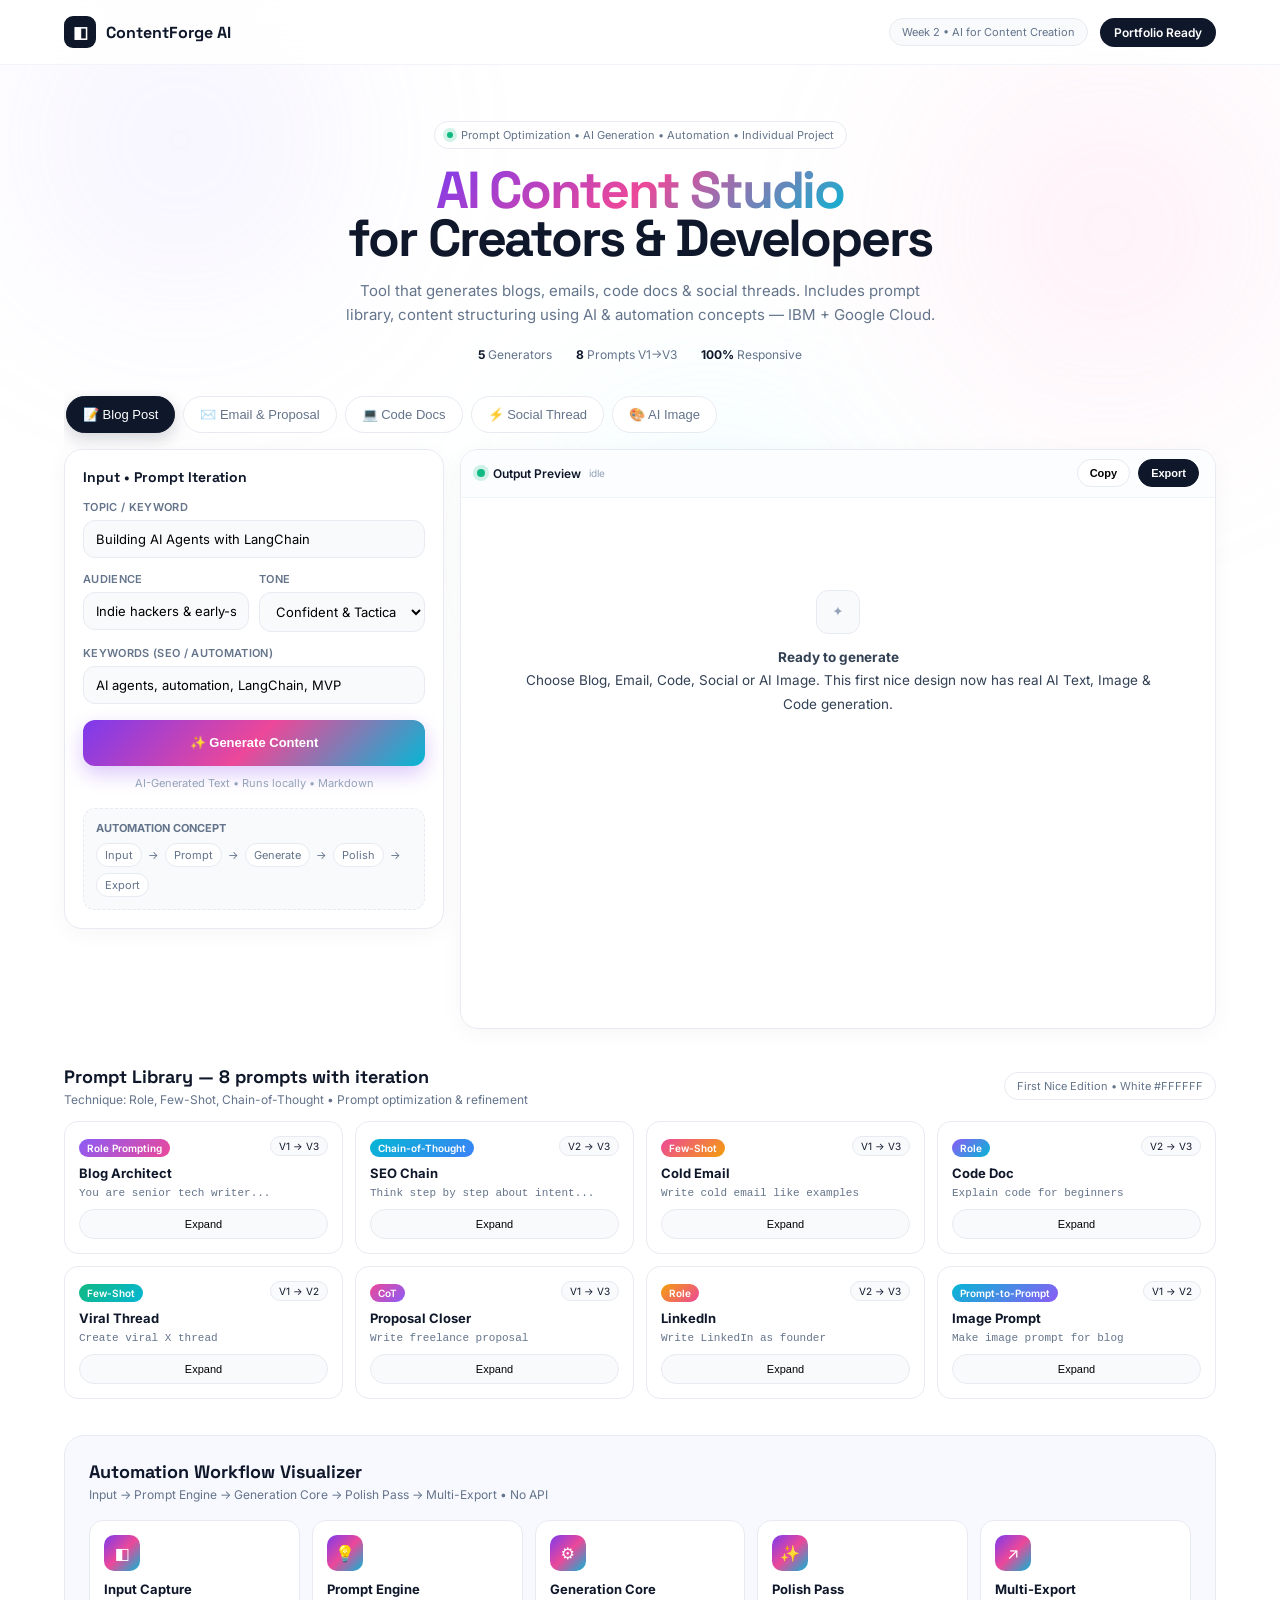
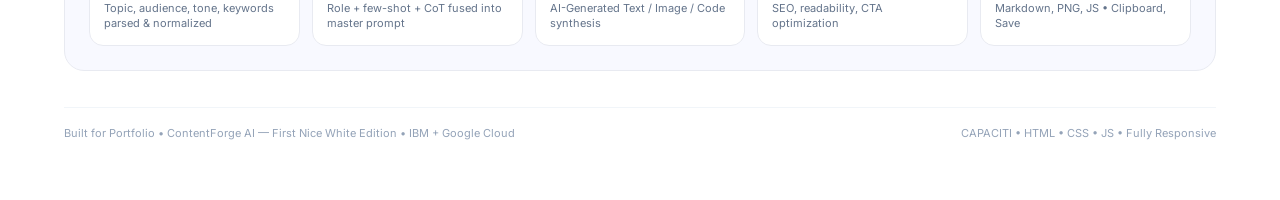
==== index .html @ 9cd9afb5 "Rename Index (4).html to index .html" ====
<!DOCTYPE html>
<html lang="en">
<head>
  <meta charset="UTF-8">
  <meta name="viewport" content="width=device-width, initial-scale=1.0">
  <title>ContentForge AI - Beautiful White Edition</title>
  <link href="https://fonts.googleapis.com/css2?family=Inter:wght@400;500;600;700&family=Space+Grotesk:wght@600;700&family=JetBrains+Mono:wght@400;500&display=swap" rel="stylesheet">
  <link rel="stylesheet" href="Style.css">
</head>
<body>
  <div class="orb orb1"></div><div class="orb orb2"></div><div class="orb orb3"></div>

  <nav class="navbar"><div class="nav-inner">
    <div class="logo"><div class="logo-icon">◧</div><span>ContentForge AI</span></div>
    <div class="nav-right"><span class="badge">Week 2 • AI for Content Creation</span><a class="btn-dark" href="#library">Portfolio Ready</a></div>
  </div></nav>

  <header class="hero">
    <div class="pill"><span class="dot"></span> Prompt Optimization • AI Generation • Automation • Individual Project</div>
    <h1><span class="grad">AI Content Studio</span><br>for Creators & Developers</h1>
    <p>Tool that generates blogs, emails, code docs & social threads. Includes prompt library, content structuring using AI & automation concepts — IBM + Google Cloud.</p>
    <div class="stats"><span><b>5</b> Generators</span><span><b>8</b> Prompts V1→V3</span><span><b>100%</b> Responsive</span></div>
  </header>

  <main class="container">
    <div class="tabs" id="tabs">
      <button class="tab active" data-type="blog">📝 Blog Post</button>
      <button class="tab" data-type="email">✉️ Email & Proposal</button>
      <button class="tab" data-type="code">💻 Code Docs</button>
      <button class="tab" data-type="social">⚡ Social Thread</button>
      <button class="tab" data-type="image">🎨 AI Image</button>
    </div>

    <div class="grid">
      <!-- FORM - changes based on tab -->
      <div class="card form-card" id="formCard">
        <!-- Blog / Email / Social share same form -->
        <div id="textForm">
          <h3 id="formTitle">Input • Prompt Iteration</h3>
          <label>Topic / Keyword</label>
          <input id="topic" value="Building AI Agents with LangChain">
          <div class="row"><div><label>Audience</label><input id="audience" value="Indie hackers & early-stage founders"></div><div><label>Tone</label><select id="tone"><option>Confident & Tactical</option><option>Friendly & Clear</option><option>Bold & Contrarian</option><option>Technical & Detailed</option></select></div></div>
          <label>Keywords (SEO / Automation)</label><input id="keywords" value="AI agents, automation, LangChain, MVP">
          <button id="generate" class="btn-grad">✨ Generate Content</button>
          <p class="hint">AI-Generated Text • Runs locally • Markdown</p>
        </div>

        <!-- Code Form -->
        <div id="codeForm" style="display:none">
          <h3>AI-Generated Code • Prompt-to-Code</h3>
          <label>Language</label><select id="codeLang"><option>JavaScript / TypeScript</option><option>Python</option><option>HTML + CSS</option><option>React</option><option>SQL</option></select>
          <label>Task / Prompt</label><textarea id="codeTask">Create a responsive AI content generator function that takes topic, audience, tone and returns markdown blog with SEO tags</textarea>
          <div class="row"><div><label>Output Type</label><select id="codeType"><option>Function / Component</option><option>Full README + Docs</option><option>API Endpoint</option></select></div><div><label>Level</label><select id="codeLevel"><option>Production Ready</option><option>Beginner Friendly</option></select></div></div>
          <button id="genCode" class="btn-grad">💻 Generate Code</button>
          <p class="hint">AI-Generated Code • Syntax Highlighted • Exportable</p>
        </div>

        <!-- Image Form -->
        <div id="imageForm" style="display:none">
          <h3>AI-Generated Images • Text-to-Image</h3>
          <label>Image Prompt</label><textarea id="imgPrompt">Futuristic AI workspace for founders, soft studio light, minimal desk, neon gradient, 4k, cinematic, photorealistic</textarea>
          <div class="row"><div><label>Style</label><select id="imgStyle"><option>Photorealistic</option><option>Cyberpunk</option><option>Minimal Line Art</option><option>3D Render</option><option>Watercolor</option></select></div><div><label>Aspect Ratio</label><select id="imgRatio"><option value="16:9" selected>16:9 Wide</option><option value="1:1">1:1 Square</option><option value="9:16">9:16 Portrait</option><option value="4:3">4:3</option></select></div></div>
          <label>Negative Prompt</label><input id="imgNeg" placeholder="e.g. blurry, text, watermark">
          <button id="genImg" class="btn-grad">🎨 Generate Image</button>
          <p class="hint">Real AI Generation via Pollinations • No API Key • Downloadable PNG</p>
          <div class="img-history"><h4>Recent Generations</h4><div id="imgHistory" class="history-grid"></div></div>
        </div>

        <div class="workflow-mini"><h4>Automation Concept</h4><div class="steps"><span>Input</span>→<span>Prompt</span>→<span>Generate</span>→<span>Polish</span>→<span>Export</span></div></div>
      </div>

      <!-- OUTPUT -->
      <div class="card output-card" id="outputCard">
        <div class="output-head"><div class="o-title"><span class="live"></span> <span id="outLabel">Output Preview</span> <small id="meta">idle</small></div><div class="o-actions"><button id="copyBtn">Copy</button><button id="dlBtn" class="dark">Export</button></div></div>
        <div id="output" class="output-body"><div class="empty"><div class="e-icon">✦</div><b>Ready to generate</b><p>Choose Blog, Email, Code, Social or AI Image. This first nice design now has real AI Text, Image & Code generation.</p></div></div>
      </div>
    </div>

    <section id="library" class="library">
      <div class="lib-head"><div><h2>Prompt Library — 8 prompts with iteration</h2><p>Technique: Role, Few-Shot, Chain-of-Thought • Prompt optimization & refinement</p></div><span class="lib-badge">First Nice Edition • White #FFFFFF</span></div>
      <div class="prompt-grid" id="promptGrid"></div>
    </section>

    <section class="workflow">
      <h2>Automation Workflow Visualizer</h2><p>Input → Prompt Engine → Generation Core → Polish Pass → Multi-Export • No API</p>
      <div class="wf-grid">
        <div class="wf"><div class="wf-icon">◧</div><b>Input Capture</b><small>Topic, audience, tone, keywords parsed & normalized</small></div>
        <div class="wf"><div class="wf-icon">💡</div><b>Prompt Engine</b><small>Role + few-shot + CoT fused into master prompt</small></div>
        <div class="wf"><div class="wf-icon">⚙</div><b>Generation Core</b><small>AI-Generated Text / Image / Code synthesis</small></div>
        <div class="wf"><div class="wf-icon">✨</div><b>Polish Pass</b><small>SEO, readability, CTA optimization</small></div>
        <div class="wf"><div class="wf-icon">↗</div><b>Multi-Export</b><small>Markdown, PNG, JS • Clipboard, Save</small></div>
      </div>
    </section>

    <footer class="footer"><span>Built for Portfolio • ContentForge AI — First Nice White Edition • IBM + Google Cloud</span><span>CAPACITI • HTML • CSS • JS • Fully Responsive</span></footer>
  </main>
<script src="Script.js"></script>
</body>
</html>
---- Style.css ----
/* FIRST NICE WHITE EDITION - RESTORED + RESPONSIVE */
*{margin:0;padding:0;box-sizing:border-box}
:root{--bg:#FFFFFF;--line:#E8EAF1;--line2:#F1F5F9;--text:#0F172A;--muted:#64748B;--muted2:#94A3B8;--soft:#F8FAFC;--grad:linear-gradient(135deg,#7C3AED 0%,#EC4899 50%,#06B6D4 100%)}
body{background:#fff;color:var(--text);font-family:'Inter',system-ui,sans-serif;overflow-x:hidden;position:relative}
h1,h2,h3{font-family:'Space Grotesk',Inter,sans-serif}
.orb{position:fixed;filter:blur(90px);opacity:.22;pointer-events:none;z-index:0;border-radius:50%}
.orb1{width:560px;height:560px;background:radial-gradient(circle,#C4B5FD,transparent 60%);top:-140px;left:-100px}
.orb2{width:620px;height:620px;background:radial-gradient(circle,#F9A8D4,transparent 60%);top:-80px;right:-140px}
.orb3{width:520px;height:520px;background:radial-gradient(circle,#A5F3FC,transparent 60%);bottom:10%;left:35%}

.navbar{position:sticky;top:0;z-index:20;background:rgba(255,255,255,.82);backdrop-filter:blur(16px);border-bottom:1px solid var(--line2)}
.nav-inner{max-width:1200px;margin:0 auto;height:64px;display:flex;align-items:center;justify-content:space-between;padding:0 24px}
.logo{display:flex;gap:10px;align-items:center;font-weight:700;font-size:16px;font-family:'Space Grotesk'}
.logo-icon{width:32px;height:32px;border-radius:9px;background:#0F172A;color:#fff;display:grid;place-items:center}
.nav-right{display:flex;gap:12px;align-items:center}
.badge{font-size:11px;padding:6px 12px;border-radius:999px;background:var(--soft);border:1px solid var(--line);color:var(--muted)}
.btn-dark{font-size:12px;padding:7px 14px;border-radius:999px;background:#0F172A;color:#fff;text-decoration:none;font-weight:600}

.hero{position:relative;z-index:1;text-align:center;padding:56px 24px 28px}
.pill{display:inline-flex;gap:8px;align-items:center;font-size:11px;padding:6px 12px;border-radius:999px;background:#fff;border:1px solid var(--line);color:var(--muted);margin-bottom:18px}
.dot{width:6px;height:6px;border-radius:50%;background:#10B981;box-shadow:0 0 0 4px rgba(16,185,129,.18)}
.hero h1{font-size:clamp(32px,5vw,52px);line-height:.92;letter-spacing:-.04em}
.grad{background:var(--grad);-webkit-background-clip:text;background-clip:text;color:transparent}
.hero p{max-width:600px;margin:16px auto 0;color:var(--muted);font-size:15px;line-height:1.6}
.stats{display:flex;justify-content:center;gap:24px;margin-top:20px;font-size:12px;color:var(--muted);flex-wrap:wrap}
.stats b{color:var(--text)}

.container{max-width:1200px;margin:0 auto;padding:0 24px 40px;position:relative;z-index:1}
.tabs{display:flex;gap:8px;overflow:auto;padding:6px 2px 16px;scrollbar-width:none}
.tabs::-webkit-scrollbar{display:none}
.tab{white-space:nowrap;padding:10px 16px;border-radius:999px;border:1px solid var(--line);background:#fff;font-size:13px;font-weight:500;color:var(--muted);cursor:pointer;transition:.2s;flex-shrink:0}
.tab.active{background:#0F172A;color:#fff;border-color:#0F172A;box-shadow:0 6px 16px rgba(15,23,42,.18)}

.grid{display:grid;grid-template-columns:380px 1fr;gap:16px}
.card{background:#fff;border:1px solid var(--line);border-radius:18px;box-shadow:0 4px 24px rgba(15,23,42,.04)}
.form-card{padding:18px;position:sticky;top:84px;align-self:start}
.form-card h3{font-size:14px;margin-bottom:14px}
.form-card label{font-size:11px;font-weight:600;color:var(--muted);margin:14px 0 6px;display:block;text-transform:uppercase;letter-spacing:.03em}
.form-card input,.form-card select,.form-card textarea{width:100%;padding:10px 12px;border-radius:12px;border:1px solid var(--line);background:var(--soft);font-size:13px;outline:none;font-family:inherit;transition:.2s}
.form-card textarea{min-height:84px;resize:vertical}
.form-card input:focus,.form-card select:focus,.form-card textarea:focus{background:#fff;border-color:#0F172A}
.row{display:grid;grid-template-columns:1fr 1fr;gap:10px}
.btn-grad{margin-top:16px;width:100%;height:46px;border:0;border-radius:12px;background:var(--grad);color:#fff;font-weight:700;font-size:13px;cursor:pointer;box-shadow:0 8px 20px rgba(124,58,237,.28);transition:.2s}
.btn-grad:hover{transform:translateY(-1px);box-shadow:0 10px 26px rgba(124,58,237,.35)}
.hint{text-align:center;font-size:11px;color:var(--muted2);margin-top:10px}
.workflow-mini{margin-top:18px;padding:12px;border-radius:12px;background:var(--soft);border:1px dashed var(--line)}
.workflow-mini h4{font-size:11px;color:var(--muted);margin-bottom:8px;text-transform:uppercase}
.steps{display:flex;gap:6px;align-items:center;font-size:11px;color:var(--muted);flex-wrap:wrap}
.steps span{padding:4px 8px;border-radius:999px;background:#fff;border:1px solid var(--line)}
.img-history{margin-top:14px}
.img-history h4{font-size:11px;color:var(--muted);text-transform:uppercase;margin-bottom:8px}
.history-grid{display:grid;grid-template-columns:repeat(4,1fr);gap:6px}
.history-grid img{width:100%;aspect-ratio:1;object-fit:cover;border-radius:8px;border:1px solid var(--line);cursor:pointer}

.output-card{display:flex;flex-direction:column;min-height:580px;overflow:hidden}
.output-head{height:48px;display:flex;align-items:center;justify-content:space-between;padding:0 16px;border-bottom:1px solid var(--line2);background:#FCFDFF;flex-shrink:0}
.o-title{display:flex;gap:8px;align-items:center;font-size:12px;font-weight:600}
.live{width:8px;height:8px;border-radius:50%;background:#10B981;box-shadow:0 0 0 4px rgba(16,185,129,.18)}
.o-title small{font-weight:400;color:var(--muted2)}
.o-actions{display:flex;gap:8px}
.o-actions button{height:28px;padding:0 12px;border-radius:999px;border:1px solid var(--line);background:#fff;font-size:11px;font-weight:600;cursor:pointer}
.o-actions button.dark{background:#0F172A;color:#fff;border-color:#0F172A}
.output-body{flex:1;padding:22px;overflow:auto;font-size:13.5px;line-height:1.75;color:#334155;white-space:pre-wrap;word-break:break-word}
.output-body.code{font-family:'JetBrains Mono',monospace;font-size:12.5px;background:#FCFDFF}
.output-body.img{padding:12px;display:grid;place-items:center;background:#F8FAFC}
.output-body.img img{max-width:100%;border-radius:14px;box-shadow:0 12px 32px rgba(15,23,42,.18);border:1px solid var(--line)}
.empty{text-align:center;padding:70px 24px}
.e-icon{width:44px;height:44px;border-radius:12px;background:var(--soft);border:1px solid var(--line);display:grid;place-items:center;margin:0 auto 12px;color:var(--muted2)}

/* LIBRARY */
.library{margin-top:36px}
.lib-head{display:flex;justify-content:space-between;align-items:center;flex-wrap:wrap;gap:10px;margin-bottom:14px}
.lib-head h2{font-size:18px}.lib-head p{font-size:12px;color:var(--muted);margin-top:4px}
.lib-badge{font-size:11px;padding:6px 12px;border-radius:999px;background:#fff;border:1px solid var(--line);color:var(--muted)}
.prompt-grid{display:grid;grid-template-columns:repeat(4,1fr);gap:12px}
.prompt{padding:14px;border-radius:14px;background:#fff;border:1px solid var(--line);transition:.2s}
.prompt:hover{transform:translateY(-1px);box-shadow:0 8px 20px rgba(15,23,42,.06)}
.p-tag{font-size:10px;padding:3px 8px;border-radius:999px;display:inline-block;font-weight:600;margin-bottom:8px;color:#fff}
.prompt h4{font-size:13px;margin-bottom:6px}
.prompt code{font-size:11px;color:var(--muted);display:block;white-space:nowrap;overflow:hidden;text-overflow:ellipsis}
.p-improved{margin-top:8px;padding:8px 10px;border-radius:10px;background:var(--soft);border:1px solid var(--line2);font-size:11px;line-height:1.5}
.prompt small{margin-top:8px;display:block;font-size:10px;color:var(--muted2)}
.prompt button{margin-top:10px;width:100%;height:30px;border-radius:999px;border:1px solid var(--line);background:var(--soft);font-size:11px;cursor:pointer}
.prompt .extra{display:none;margin-top:10px}.prompt.open .extra{display:block}

/* WORKFLOW */
.workflow{margin-top:36px;padding:24px;border-radius:20px;background:#F8F9FF;border:1px solid var(--line)}
.workflow h2{font-size:18px}.workflow p{font-size:12px;color:var(--muted);margin-top:4px}
.wf-grid{margin-top:18px;display:grid;grid-template-columns:repeat(5,1fr);gap:12px}
.wf{padding:14px;border-radius:14px;background:#fff;border:1px solid var(--line)}
.wf-icon{width:36px;height:36px;border-radius:10px;background:var(--grad);display:grid;place-items:center;color:#fff;margin-bottom:10px;font-size:16px}
.wf b{font-size:13px;display:block}.wf small{font-size:11px;color:var(--muted);line-height:1.4;display:block;margin-top:4px}
.footer{margin-top:36px;padding:18px 0;border-top:1px solid var(--line2);display:flex;justify-content:space-between;font-size:11px;color:var(--muted2);flex-wrap:wrap;gap:8px}

/* FULLY RESPONSIVE */
@media(max-width:1100px){.grid{grid-template-columns:340px 1fr}.prompt-grid{grid-template-columns:repeat(3,1fr)}.wf-grid{grid-template-columns:repeat(3,1fr)}}
@media(max-width:860px){
  .grid{grid-template-columns:1fr}
  .form-card{position:relative;top:0}
  .prompt-grid{grid-template-columns:repeat(2,1fr)}
  .wf-grid{grid-template-columns:repeat(2,1fr)}
  .nav-inner{padding:0 14px;height:56px}
  .badge{display:none}
  .container{padding:0 14px 30px}
  .hero{padding:28px 14px 16px}
  .output-card{min-height:440px}
}
@media(max-width:520px){
  .prompt-grid{grid-template-columns:1fr}
  .row{grid-template-columns:1fr}
  .hero h1{font-size:28px}
  .wf-grid{grid-template-columns:1fr}
  .history-grid{grid-template-columns:repeat(3,1fr)}
}
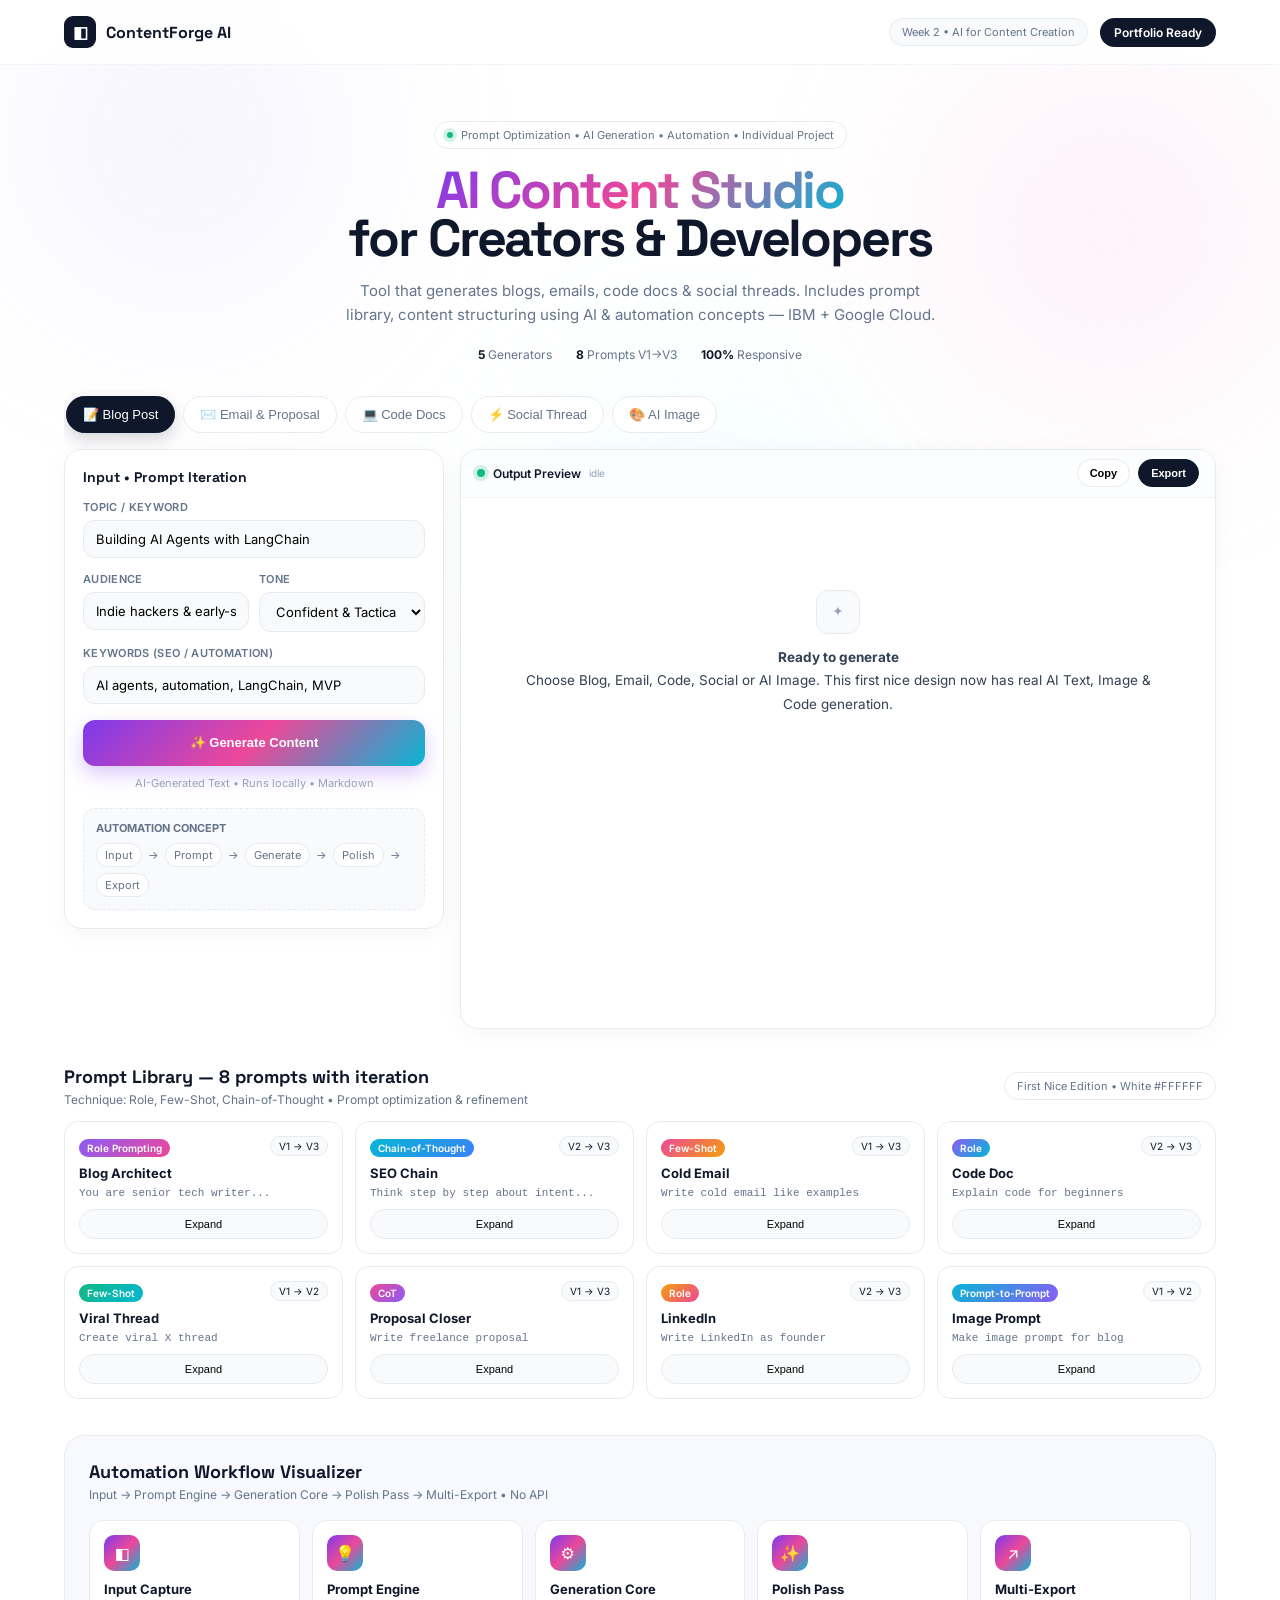
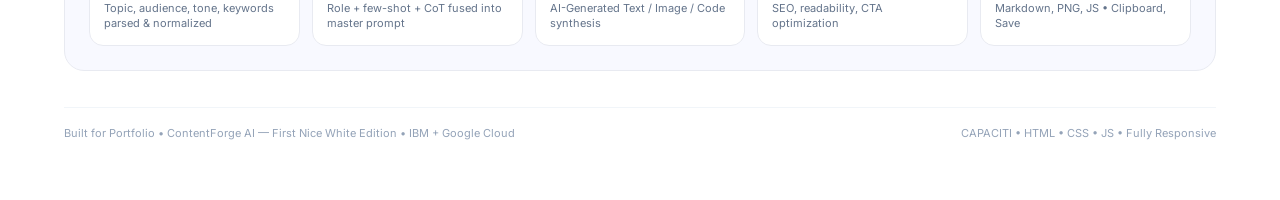
==== commit 44d2769c: "Fix casing of stylesheet and script file references" ====
--- a/index .html
+++ b/index .html
@@ -5,7 +5,7 @@
   <meta name="viewport" content="width=device-width, initial-scale=1.0">
   <title>ContentForge AI - Beautiful White Edition</title>
   <link href="https://fonts.googleapis.com/css2?family=Inter:wght@400;500;600;700&family=Space+Grotesk:wght@600;700&family=JetBrains+Mono:wght@400;500&display=swap" rel="stylesheet">
-  <link rel="stylesheet" href="Style.css">
+  <link rel="stylesheet" href="style.css">
 </head>
 <body>
   <div class="orb orb1"></div><div class="orb orb2"></div><div class="orb orb3"></div>
@@ -94,6 +94,6 @@
 
     <footer class="footer"><span>Built for Portfolio • ContentForge AI — First Nice White Edition • IBM + Google Cloud</span><span>CAPACITI • HTML • CSS • JS • Fully Responsive</span></footer>
   </main>
-<script src="Script.js"></script>
+<script src="script.js"></script>
 </body>
 </html>
--- a/style.css
+++ b/style.css
@@ -0,0 +1,114 @@
+/* FIRST NICE WHITE EDITION - RESTORED + RESPONSIVE */
+*{margin:0;padding:0;box-sizing:border-box}
+:root{--bg:#FFFFFF;--line:#E8EAF1;--line2:#F1F5F9;--text:#0F172A;--muted:#64748B;--muted2:#94A3B8;--soft:#F8FAFC;--grad:linear-gradient(135deg,#7C3AED 0%,#EC4899 50%,#06B6D4 100%)}
+body{background:#fff;color:var(--text);font-family:'Inter',system-ui,sans-serif;overflow-x:hidden;position:relative}
+h1,h2,h3{font-family:'Space Grotesk',Inter,sans-serif}
+.orb{position:fixed;filter:blur(90px);opacity:.22;pointer-events:none;z-index:0;border-radius:50%}
+.orb1{width:560px;height:560px;background:radial-gradient(circle,#C4B5FD,transparent 60%);top:-140px;left:-100px}
+.orb2{width:620px;height:620px;background:radial-gradient(circle,#F9A8D4,transparent 60%);top:-80px;right:-140px}
+.orb3{width:520px;height:520px;background:radial-gradient(circle,#A5F3FC,transparent 60%);bottom:10%;left:35%}
+
+.navbar{position:sticky;top:0;z-index:20;background:rgba(255,255,255,.82);backdrop-filter:blur(16px);border-bottom:1px solid var(--line2)}
+.nav-inner{max-width:1200px;margin:0 auto;height:64px;display:flex;align-items:center;justify-content:space-between;padding:0 24px}
+.logo{display:flex;gap:10px;align-items:center;font-weight:700;font-size:16px;font-family:'Space Grotesk'}
+.logo-icon{width:32px;height:32px;border-radius:9px;background:#0F172A;color:#fff;display:grid;place-items:center}
+.nav-right{display:flex;gap:12px;align-items:center}
+.badge{font-size:11px;padding:6px 12px;border-radius:999px;background:var(--soft);border:1px solid var(--line);color:var(--muted)}
+.btn-dark{font-size:12px;padding:7px 14px;border-radius:999px;background:#0F172A;color:#fff;text-decoration:none;font-weight:600}
+
+.hero{position:relative;z-index:1;text-align:center;padding:56px 24px 28px}
+.pill{display:inline-flex;gap:8px;align-items:center;font-size:11px;padding:6px 12px;border-radius:999px;background:#fff;border:1px solid var(--line);color:var(--muted);margin-bottom:18px}
+.dot{width:6px;height:6px;border-radius:50%;background:#10B981;box-shadow:0 0 0 4px rgba(16,185,129,.18)}
+.hero h1{font-size:clamp(32px,5vw,52px);line-height:.92;letter-spacing:-.04em}
+.grad{background:var(--grad);-webkit-background-clip:text;background-clip:text;color:transparent}
+.hero p{max-width:600px;margin:16px auto 0;color:var(--muted);font-size:15px;line-height:1.6}
+.stats{display:flex;justify-content:center;gap:24px;margin-top:20px;font-size:12px;color:var(--muted);flex-wrap:wrap}
+.stats b{color:var(--text)}
+
+.container{max-width:1200px;margin:0 auto;padding:0 24px 40px;position:relative;z-index:1}
+.tabs{display:flex;gap:8px;overflow:auto;padding:6px 2px 16px;scrollbar-width:none}
+.tabs::-webkit-scrollbar{display:none}
+.tab{white-space:nowrap;padding:10px 16px;border-radius:999px;border:1px solid var(--line);background:#fff;font-size:13px;font-weight:500;color:var(--muted);cursor:pointer;transition:.2s;flex-shrink:0}
+.tab.active{background:#0F172A;color:#fff;border-color:#0F172A;box-shadow:0 6px 16px rgba(15,23,42,.18)}
+
+.grid{display:grid;grid-template-columns:380px 1fr;gap:16px}
+.card{background:#fff;border:1px solid var(--line);border-radius:18px;box-shadow:0 4px 24px rgba(15,23,42,.04)}
+.form-card{padding:18px;position:sticky;top:84px;align-self:start}
+.form-card h3{font-size:14px;margin-bottom:14px}
+.form-card label{font-size:11px;font-weight:600;color:var(--muted);margin:14px 0 6px;display:block;text-transform:uppercase;letter-spacing:.03em}
+.form-card input,.form-card select,.form-card textarea{width:100%;padding:10px 12px;border-radius:12px;border:1px solid var(--line);background:var(--soft);font-size:13px;outline:none;font-family:inherit;transition:.2s}
+.form-card textarea{min-height:84px;resize:vertical}
+.form-card input:focus,.form-card select:focus,.form-card textarea:focus{background:#fff;border-color:#0F172A}
+.row{display:grid;grid-template-columns:1fr 1fr;gap:10px}
+.btn-grad{margin-top:16px;width:100%;height:46px;border:0;border-radius:12px;background:var(--grad);color:#fff;font-weight:700;font-size:13px;cursor:pointer;box-shadow:0 8px 20px rgba(124,58,237,.28);transition:.2s}
+.btn-grad:hover{transform:translateY(-1px);box-shadow:0 10px 26px rgba(124,58,237,.35)}
+.hint{text-align:center;font-size:11px;color:var(--muted2);margin-top:10px}
+.workflow-mini{margin-top:18px;padding:12px;border-radius:12px;background:var(--soft);border:1px dashed var(--line)}
+.workflow-mini h4{font-size:11px;color:var(--muted);margin-bottom:8px;text-transform:uppercase}
+.steps{display:flex;gap:6px;align-items:center;font-size:11px;color:var(--muted);flex-wrap:wrap}
+.steps span{padding:4px 8px;border-radius:999px;background:#fff;border:1px solid var(--line)}
+.img-history{margin-top:14px}
+.img-history h4{font-size:11px;color:var(--muted);text-transform:uppercase;margin-bottom:8px}
+.history-grid{display:grid;grid-template-columns:repeat(4,1fr);gap:6px}
+.history-grid img{width:100%;aspect-ratio:1;object-fit:cover;border-radius:8px;border:1px solid var(--line);cursor:pointer}
+
+.output-card{display:flex;flex-direction:column;min-height:580px;overflow:hidden}
+.output-head{height:48px;display:flex;align-items:center;justify-content:space-between;padding:0 16px;border-bottom:1px solid var(--line2);background:#FCFDFF;flex-shrink:0}
+.o-title{display:flex;gap:8px;align-items:center;font-size:12px;font-weight:600}
+.live{width:8px;height:8px;border-radius:50%;background:#10B981;box-shadow:0 0 0 4px rgba(16,185,129,.18)}
+.o-title small{font-weight:400;color:var(--muted2)}
+.o-actions{display:flex;gap:8px}
+.o-actions button{height:28px;padding:0 12px;border-radius:999px;border:1px solid var(--line);background:#fff;font-size:11px;font-weight:600;cursor:pointer}
+.o-actions button.dark{background:#0F172A;color:#fff;border-color:#0F172A}
+.output-body{flex:1;padding:22px;overflow:auto;font-size:13.5px;line-height:1.75;color:#334155;white-space:pre-wrap;word-break:break-word}
+.output-body.code{font-family:'JetBrains Mono',monospace;font-size:12.5px;background:#FCFDFF}
+.output-body.img{padding:12px;display:grid;place-items:center;background:#F8FAFC}
+.output-body.img img{max-width:100%;border-radius:14px;box-shadow:0 12px 32px rgba(15,23,42,.18);border:1px solid var(--line)}
+.empty{text-align:center;padding:70px 24px}
+.e-icon{width:44px;height:44px;border-radius:12px;background:var(--soft);border:1px solid var(--line);display:grid;place-items:center;margin:0 auto 12px;color:var(--muted2)}
+
+/* LIBRARY */
+.library{margin-top:36px}
+.lib-head{display:flex;justify-content:space-between;align-items:center;flex-wrap:wrap;gap:10px;margin-bottom:14px}
+.lib-head h2{font-size:18px}.lib-head p{font-size:12px;color:var(--muted);margin-top:4px}
+.lib-badge{font-size:11px;padding:6px 12px;border-radius:999px;background:#fff;border:1px solid var(--line);color:var(--muted)}
+.prompt-grid{display:grid;grid-template-columns:repeat(4,1fr);gap:12px}
+.prompt{padding:14px;border-radius:14px;background:#fff;border:1px solid var(--line);transition:.2s}
+.prompt:hover{transform:translateY(-1px);box-shadow:0 8px 20px rgba(15,23,42,.06)}
+.p-tag{font-size:10px;padding:3px 8px;border-radius:999px;display:inline-block;font-weight:600;margin-bottom:8px;color:#fff}
+.prompt h4{font-size:13px;margin-bottom:6px}
+.prompt code{font-size:11px;color:var(--muted);display:block;white-space:nowrap;overflow:hidden;text-overflow:ellipsis}
+.p-improved{margin-top:8px;padding:8px 10px;border-radius:10px;background:var(--soft);border:1px solid var(--line2);font-size:11px;line-height:1.5}
+.prompt small{margin-top:8px;display:block;font-size:10px;color:var(--muted2)}
+.prompt button{margin-top:10px;width:100%;height:30px;border-radius:999px;border:1px solid var(--line);background:var(--soft);font-size:11px;cursor:pointer}
+.prompt .extra{display:none;margin-top:10px}.prompt.open .extra{display:block}
+
+/* WORKFLOW */
+.workflow{margin-top:36px;padding:24px;border-radius:20px;background:#F8F9FF;border:1px solid var(--line)}
+.workflow h2{font-size:18px}.workflow p{font-size:12px;color:var(--muted);margin-top:4px}
+.wf-grid{margin-top:18px;display:grid;grid-template-columns:repeat(5,1fr);gap:12px}
+.wf{padding:14px;border-radius:14px;background:#fff;border:1px solid var(--line)}
+.wf-icon{width:36px;height:36px;border-radius:10px;background:var(--grad);display:grid;place-items:center;color:#fff;margin-bottom:10px;font-size:16px}
+.wf b{font-size:13px;display:block}.wf small{font-size:11px;color:var(--muted);line-height:1.4;display:block;margin-top:4px}
+.footer{margin-top:36px;padding:18px 0;border-top:1px solid var(--line2);display:flex;justify-content:space-between;font-size:11px;color:var(--muted2);flex-wrap:wrap;gap:8px}
+
+/* FULLY RESPONSIVE */
+@media(max-width:1100px){.grid{grid-template-columns:340px 1fr}.prompt-grid{grid-template-columns:repeat(3,1fr)}.wf-grid{grid-template-columns:repeat(3,1fr)}}
+@media(max-width:860px){
+  .grid{grid-template-columns:1fr}
+  .form-card{position:relative;top:0}
+  .prompt-grid{grid-template-columns:repeat(2,1fr)}
+  .wf-grid{grid-template-columns:repeat(2,1fr)}
+  .nav-inner{padding:0 14px;height:56px}
+  .badge{display:none}
+  .container{padding:0 14px 30px}
+  .hero{padding:28px 14px 16px}
+  .output-card{min-height:440px}
+}
+@media(max-width:520px){
+  .prompt-grid{grid-template-columns:1fr}
+  .row{grid-template-columns:1fr}
+  .hero h1{font-size:28px}
+  .wf-grid{grid-template-columns:1fr}
+  .history-grid{grid-template-columns:repeat(3,1fr)}
+}
